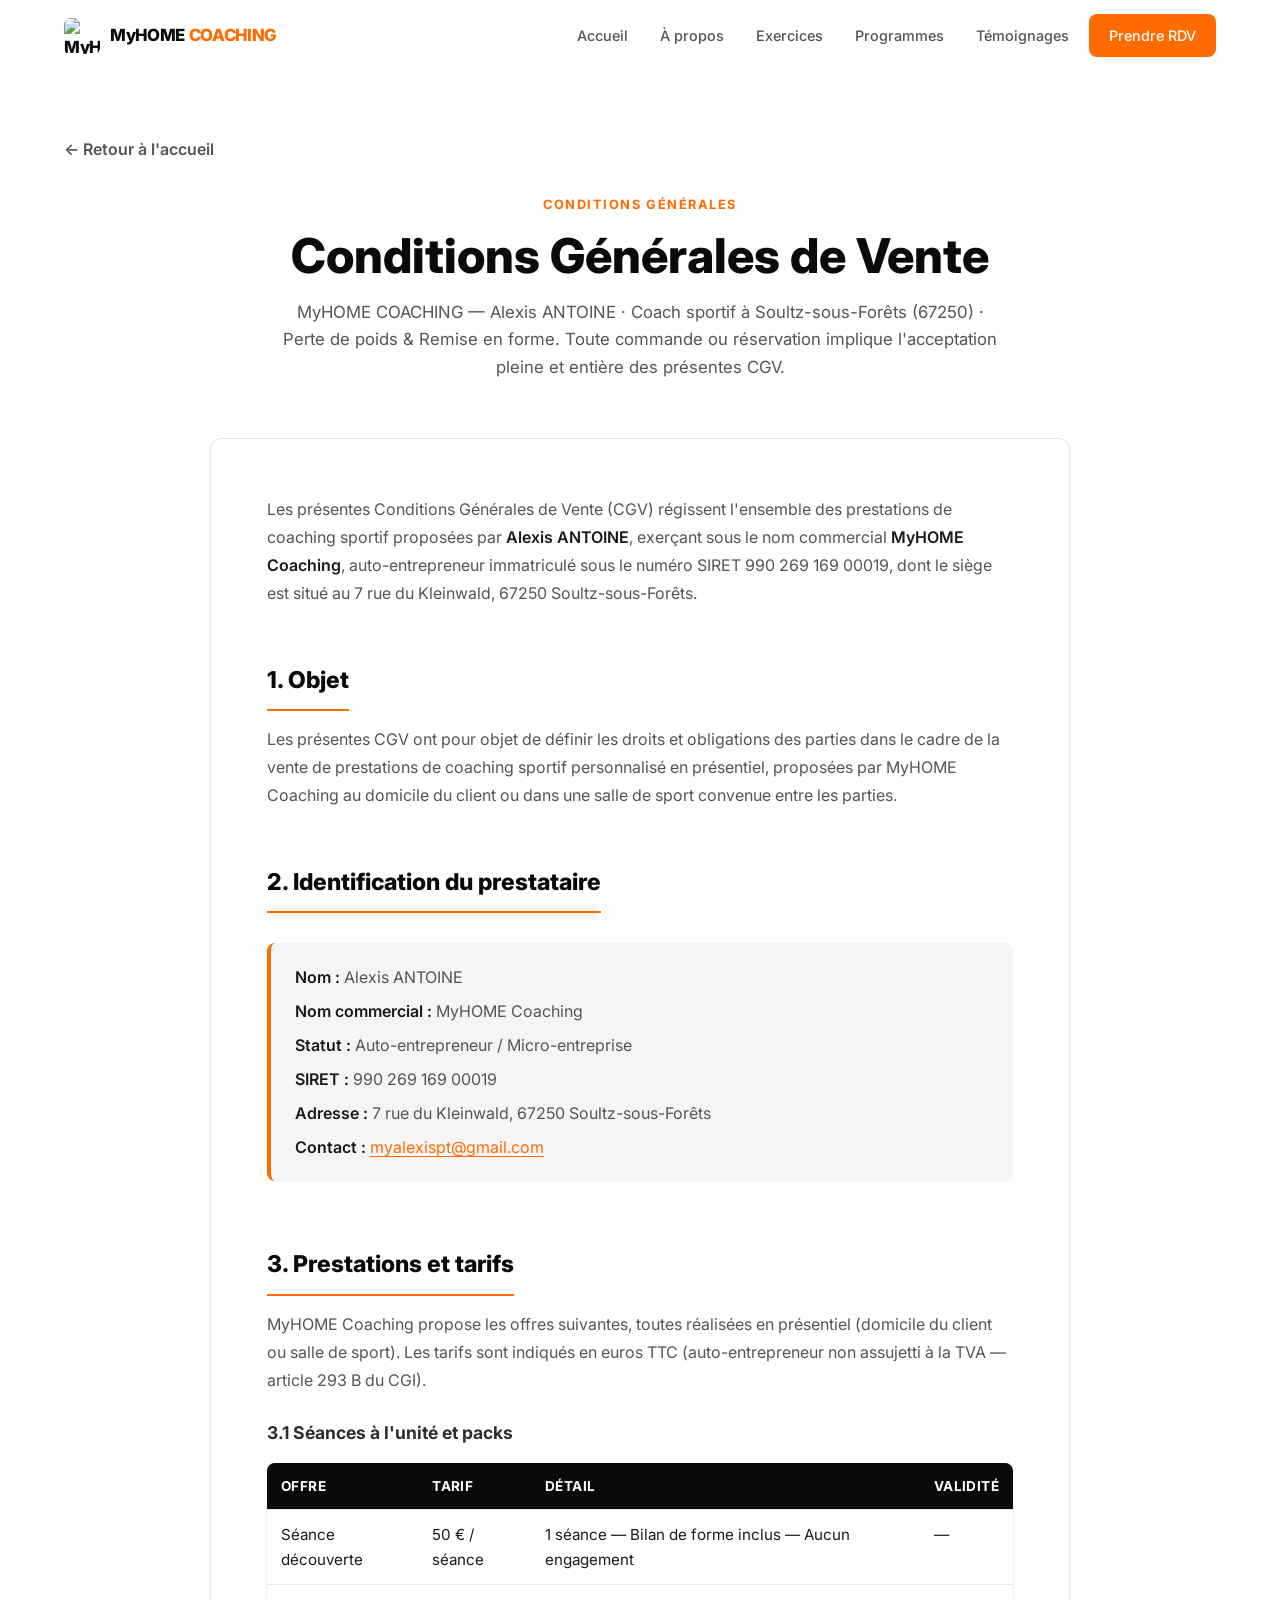
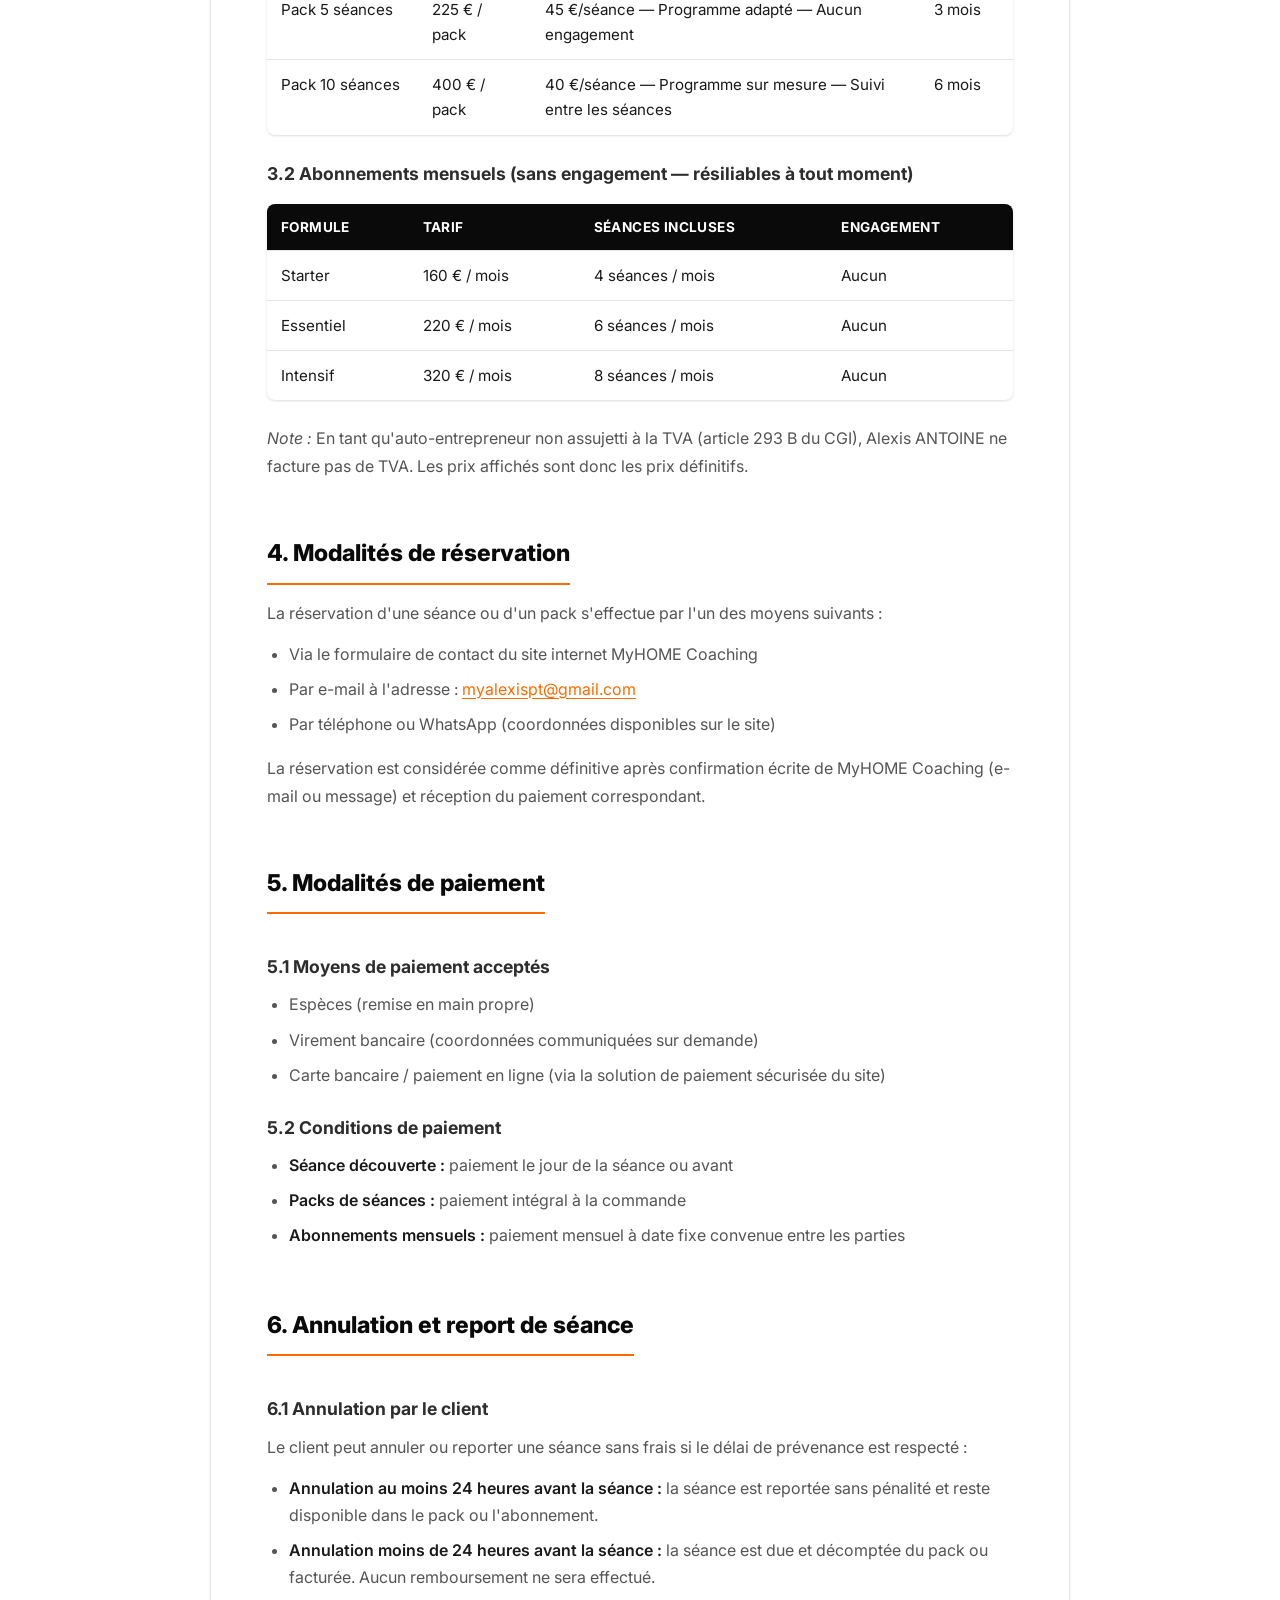
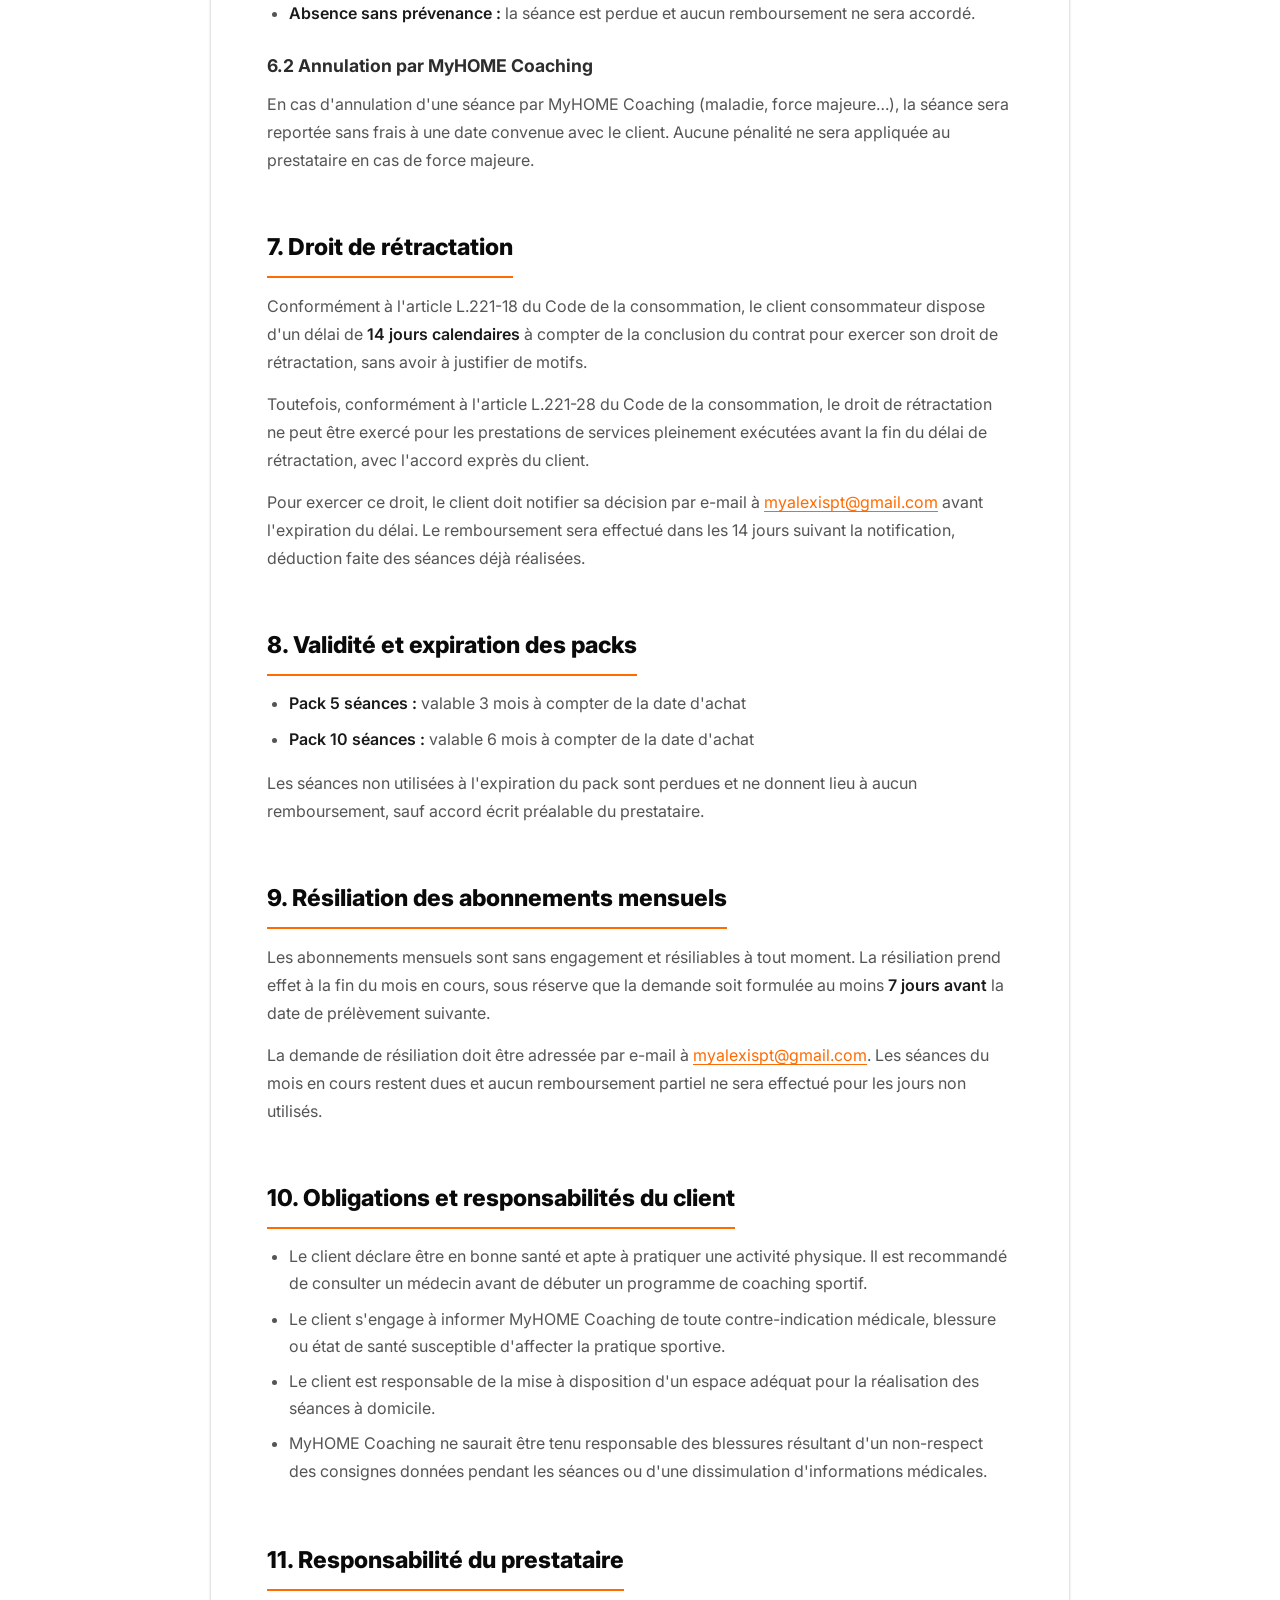
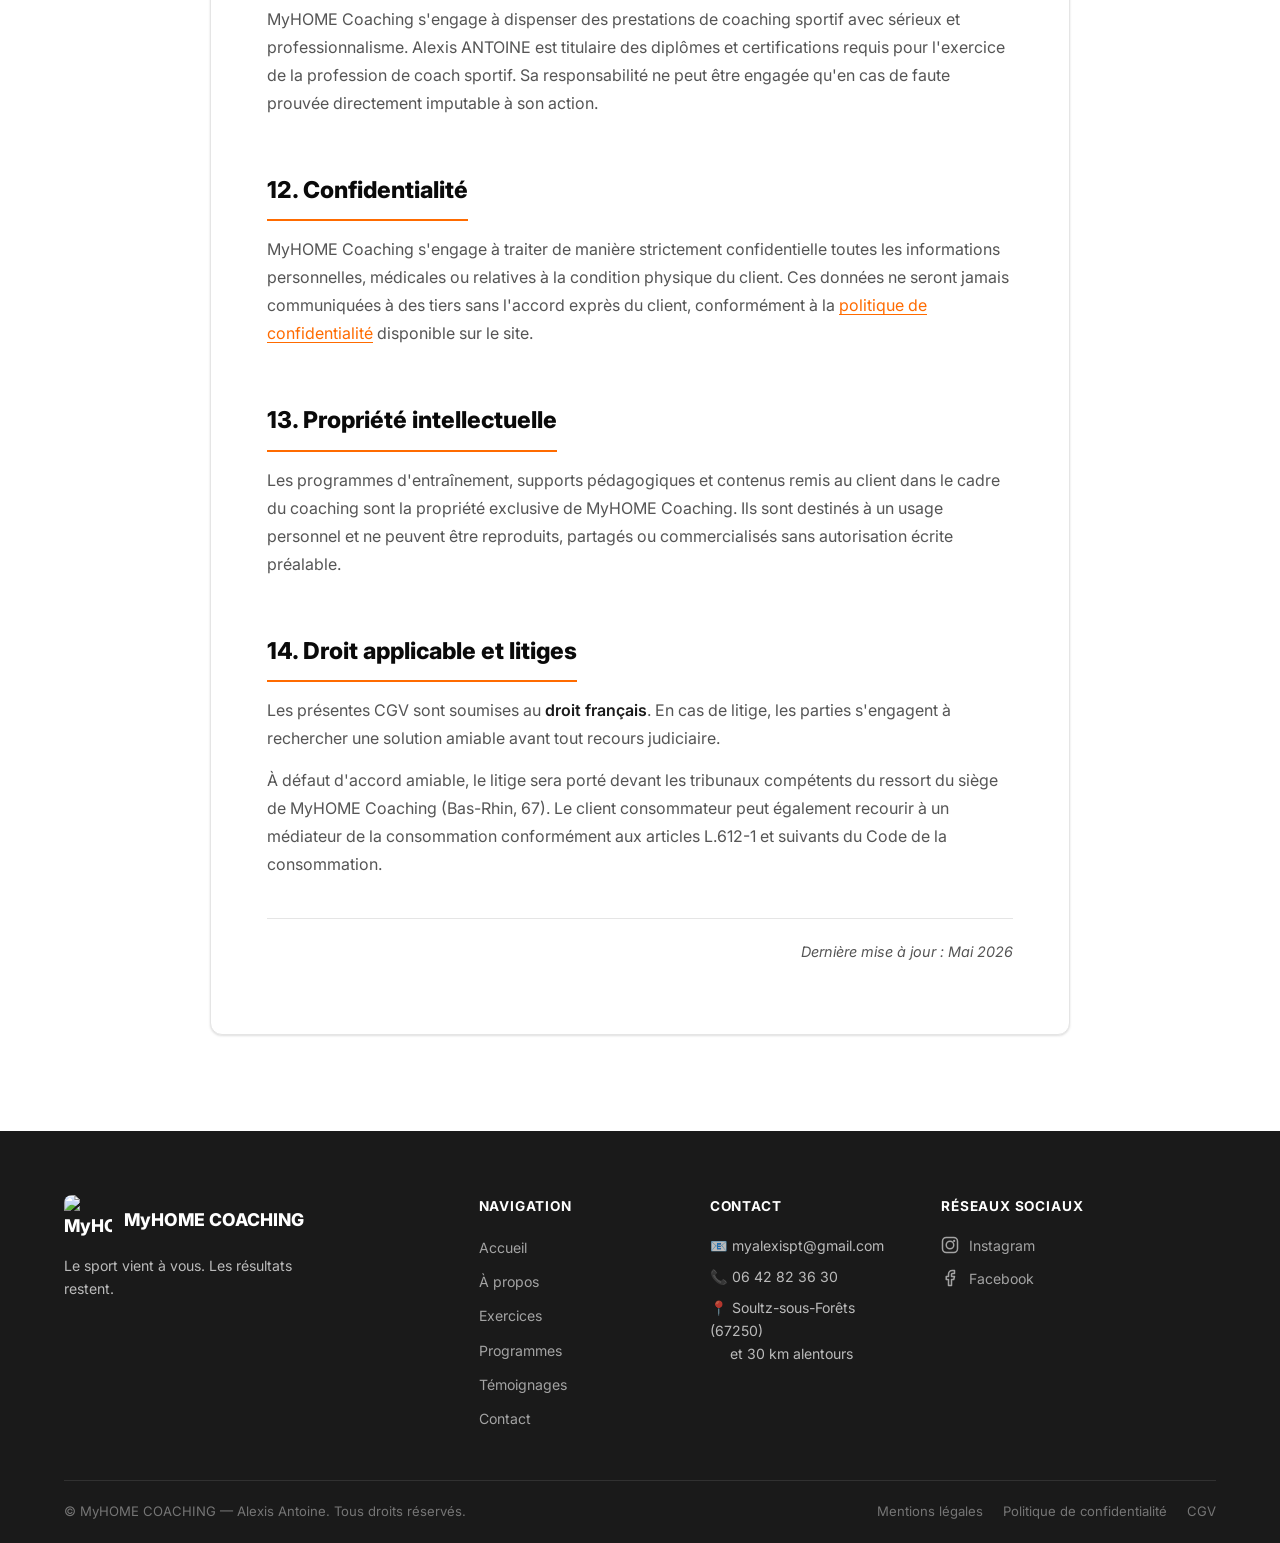
==== cgv.html @ 7562a8a8 "Add files via upload" ====
<!DOCTYPE html>
<html lang="fr">
<head>
  <meta charset="UTF-8" />
  <meta name="viewport" content="width=device-width, initial-scale=1.0" />
  <title>CGV — Conditions Générales de Vente | MyHOME COACHING</title>
  <meta name="description" content="Conditions Générales de Vente (CGV) MyHOME COACHING — coach sportif à domicile à Soultz-sous-Forêts. Tarifs, réservation, paiement, annulation, rétractation." />
  <meta name="robots" content="index, follow" />
  <link rel="canonical" href="https://www.myhomecoaching.fr/cgv.html" />

  <!-- Google Fonts -->
  <link rel="preconnect" href="https://fonts.googleapis.com" />
  <link rel="preconnect" href="https://fonts.gstatic.com" crossorigin />
  <link href="https://fonts.googleapis.com/css2?family=Inter:wght@300;400;500;600;700;800;900&display=swap" rel="stylesheet" />

  <link rel="stylesheet" href="style.css" />
</head>
<body>

  <!-- ============================================================
       NAVIGATION
  ============================================================ -->
  <header class="navbar" id="navbar">
    <div class="nav-container">
      <a href="index.html#accueil" class="nav-logo">
        <img src="images/logo.png" alt="MyHOME COACHING" class="nav-logo-img" />
        <span class="nav-logo-text">MyHOME <span class="accent">COACHING</span></span>
      </a>

      <nav class="nav-links" id="nav-links" aria-label="Navigation principale">
        <a href="index.html#accueil">Accueil</a>
        <a href="index.html#apropos">À propos</a>
        <a href="index.html#exercices">Exercices</a>
        <a href="index.html#programmes">Programmes</a>
        <a href="index.html#temoignages">Témoignages</a>
        <a href="index.html#contact" class="nav-cta">Prendre RDV</a>
      </nav>

      <button class="hamburger" id="hamburger" aria-label="Ouvrir le menu" aria-expanded="false">
        <span></span><span></span><span></span>
      </button>
    </div>
  </header>

  <!-- ============================================================
       PAGE — CGV
  ============================================================ -->
  <main class="legal-page">
    <div class="container">

      <a href="index.html" class="legal-back">← Retour à l'accueil</a>

      <div class="legal-hero">
        <span class="section-eyebrow">Conditions générales</span>
        <h1>Conditions Générales de Vente</h1>
        <p>MyHOME COACHING — Alexis ANTOINE · Coach sportif à Soultz-sous-Forêts (67250) · Perte de poids &amp; Remise en forme. Toute commande ou réservation implique l'acceptation pleine et entière des présentes CGV.</p>
      </div>

      <article class="legal-content">

        <p>Les présentes Conditions Générales de Vente (CGV) régissent l'ensemble des prestations de coaching sportif proposées par <strong>Alexis ANTOINE</strong>, exerçant sous le nom commercial <strong>MyHOME Coaching</strong>, auto-entrepreneur immatriculé sous le numéro SIRET 990 269 169 00019, dont le siège est situé au 7 rue du Kleinwald, 67250 Soultz-sous-Forêts.</p>

        <h2>1. Objet</h2>
        <p>Les présentes CGV ont pour objet de définir les droits et obligations des parties dans le cadre de la vente de prestations de coaching sportif personnalisé en présentiel, proposées par MyHOME Coaching au domicile du client ou dans une salle de sport convenue entre les parties.</p>

        <h2>2. Identification du prestataire</h2>
        <div class="legal-info-card">
          <p><strong>Nom :</strong> Alexis ANTOINE</p>
          <p><strong>Nom commercial :</strong> MyHOME Coaching</p>
          <p><strong>Statut :</strong> Auto-entrepreneur / Micro-entreprise</p>
          <p><strong>SIRET :</strong> 990 269 169 00019</p>
          <p><strong>Adresse :</strong> 7 rue du Kleinwald, 67250 Soultz-sous-Forêts</p>
          <p><strong>Contact :</strong> <a href="mailto:myalexispt@gmail.com">myalexispt@gmail.com</a></p>
        </div>

        <h2>3. Prestations et tarifs</h2>
        <p>MyHOME Coaching propose les offres suivantes, toutes réalisées en présentiel (domicile du client ou salle de sport). Les tarifs sont indiqués en euros TTC (auto-entrepreneur non assujetti à la TVA — article 293 B du CGI).</p>

        <h3>3.1 Séances à l'unité et packs</h3>
        <table class="legal-table">
          <thead>
            <tr>
              <th>Offre</th>
              <th>Tarif</th>
              <th>Détail</th>
              <th>Validité</th>
            </tr>
          </thead>
          <tbody>
            <tr>
              <td>Séance découverte</td>
              <td>50 € / séance</td>
              <td>1 séance — Bilan de forme inclus — Aucun engagement</td>
              <td>—</td>
            </tr>
            <tr>
              <td>Pack 5 séances</td>
              <td>225 € / pack</td>
              <td>45 €/séance — Programme adapté — Aucun engagement</td>
              <td>3 mois</td>
            </tr>
            <tr>
              <td>Pack 10 séances</td>
              <td>400 € / pack</td>
              <td>40 €/séance — Programme sur mesure — Suivi entre les séances</td>
              <td>6 mois</td>
            </tr>
          </tbody>
        </table>

        <h3>3.2 Abonnements mensuels (sans engagement — résiliables à tout moment)</h3>
        <table class="legal-table">
          <thead>
            <tr>
              <th>Formule</th>
              <th>Tarif</th>
              <th>Séances incluses</th>
              <th>Engagement</th>
            </tr>
          </thead>
          <tbody>
            <tr>
              <td>Starter</td>
              <td>160 € / mois</td>
              <td>4 séances / mois</td>
              <td>Aucun</td>
            </tr>
            <tr>
              <td>Essentiel</td>
              <td>220 € / mois</td>
              <td>6 séances / mois</td>
              <td>Aucun</td>
            </tr>
            <tr>
              <td>Intensif</td>
              <td>320 € / mois</td>
              <td>8 séances / mois</td>
              <td>Aucun</td>
            </tr>
          </tbody>
        </table>

        <p><em>Note :</em> En tant qu'auto-entrepreneur non assujetti à la TVA (article 293 B du CGI), Alexis ANTOINE ne facture pas de TVA. Les prix affichés sont donc les prix définitifs.</p>

        <h2>4. Modalités de réservation</h2>
        <p>La réservation d'une séance ou d'un pack s'effectue par l'un des moyens suivants :</p>
        <ul>
          <li>Via le formulaire de contact du site internet MyHOME Coaching</li>
          <li>Par e-mail à l'adresse : <a href="mailto:myalexispt@gmail.com">myalexispt@gmail.com</a></li>
          <li>Par téléphone ou WhatsApp (coordonnées disponibles sur le site)</li>
        </ul>
        <p>La réservation est considérée comme définitive après confirmation écrite de MyHOME Coaching (e-mail ou message) et réception du paiement correspondant.</p>

        <h2>5. Modalités de paiement</h2>

        <h3>5.1 Moyens de paiement acceptés</h3>
        <ul>
          <li>Espèces (remise en main propre)</li>
          <li>Virement bancaire (coordonnées communiquées sur demande)</li>
          <li>Carte bancaire / paiement en ligne (via la solution de paiement sécurisée du site)</li>
        </ul>

        <h3>5.2 Conditions de paiement</h3>
        <ul>
          <li><strong>Séance découverte :</strong> paiement le jour de la séance ou avant</li>
          <li><strong>Packs de séances :</strong> paiement intégral à la commande</li>
          <li><strong>Abonnements mensuels :</strong> paiement mensuel à date fixe convenue entre les parties</li>
        </ul>

        <h2>6. Annulation et report de séance</h2>

        <h3>6.1 Annulation par le client</h3>
        <p>Le client peut annuler ou reporter une séance sans frais si le délai de prévenance est respecté :</p>
        <ul>
          <li><strong>Annulation au moins 24 heures avant la séance :</strong> la séance est reportée sans pénalité et reste disponible dans le pack ou l'abonnement.</li>
          <li><strong>Annulation moins de 24 heures avant la séance :</strong> la séance est due et décomptée du pack ou facturée. Aucun remboursement ne sera effectué.</li>
          <li><strong>Absence sans prévenance :</strong> la séance est perdue et aucun remboursement ne sera accordé.</li>
        </ul>

        <h3>6.2 Annulation par MyHOME Coaching</h3>
        <p>En cas d'annulation d'une séance par MyHOME Coaching (maladie, force majeure…), la séance sera reportée sans frais à une date convenue avec le client. Aucune pénalité ne sera appliquée au prestataire en cas de force majeure.</p>

        <h2>7. Droit de rétractation</h2>
        <p>Conformément à l'article L.221-18 du Code de la consommation, le client consommateur dispose d'un délai de <strong>14 jours calendaires</strong> à compter de la conclusion du contrat pour exercer son droit de rétractation, sans avoir à justifier de motifs.</p>
        <p>Toutefois, conformément à l'article L.221-28 du Code de la consommation, le droit de rétractation ne peut être exercé pour les prestations de services pleinement exécutées avant la fin du délai de rétractation, avec l'accord exprès du client.</p>
        <p>Pour exercer ce droit, le client doit notifier sa décision par e-mail à <a href="mailto:myalexispt@gmail.com">myalexispt@gmail.com</a> avant l'expiration du délai. Le remboursement sera effectué dans les 14 jours suivant la notification, déduction faite des séances déjà réalisées.</p>

        <h2>8. Validité et expiration des packs</h2>
        <ul>
          <li><strong>Pack 5 séances :</strong> valable 3 mois à compter de la date d'achat</li>
          <li><strong>Pack 10 séances :</strong> valable 6 mois à compter de la date d'achat</li>
        </ul>
        <p>Les séances non utilisées à l'expiration du pack sont perdues et ne donnent lieu à aucun remboursement, sauf accord écrit préalable du prestataire.</p>

        <h2>9. Résiliation des abonnements mensuels</h2>
        <p>Les abonnements mensuels sont sans engagement et résiliables à tout moment. La résiliation prend effet à la fin du mois en cours, sous réserve que la demande soit formulée au moins <strong>7 jours avant</strong> la date de prélèvement suivante.</p>
        <p>La demande de résiliation doit être adressée par e-mail à <a href="mailto:myalexispt@gmail.com">myalexispt@gmail.com</a>. Les séances du mois en cours restent dues et aucun remboursement partiel ne sera effectué pour les jours non utilisés.</p>

        <h2>10. Obligations et responsabilités du client</h2>
        <ul>
          <li>Le client déclare être en bonne santé et apte à pratiquer une activité physique. Il est recommandé de consulter un médecin avant de débuter un programme de coaching sportif.</li>
          <li>Le client s'engage à informer MyHOME Coaching de toute contre-indication médicale, blessure ou état de santé susceptible d'affecter la pratique sportive.</li>
          <li>Le client est responsable de la mise à disposition d'un espace adéquat pour la réalisation des séances à domicile.</li>
          <li>MyHOME Coaching ne saurait être tenu responsable des blessures résultant d'un non-respect des consignes données pendant les séances ou d'une dissimulation d'informations médicales.</li>
        </ul>

        <h2>11. Responsabilité du prestataire</h2>
        <p>MyHOME Coaching s'engage à dispenser des prestations de coaching sportif avec sérieux et professionnalisme. Alexis ANTOINE est titulaire des diplômes et certifications requis pour l'exercice de la profession de coach sportif. Sa responsabilité ne peut être engagée qu'en cas de faute prouvée directement imputable à son action.</p>

        <h2>12. Confidentialité</h2>
        <p>MyHOME Coaching s'engage à traiter de manière strictement confidentielle toutes les informations personnelles, médicales ou relatives à la condition physique du client. Ces données ne seront jamais communiquées à des tiers sans l'accord exprès du client, conformément à la <a href="politique-confidentialite.html">politique de confidentialité</a> disponible sur le site.</p>

        <h2>13. Propriété intellectuelle</h2>
        <p>Les programmes d'entraînement, supports pédagogiques et contenus remis au client dans le cadre du coaching sont la propriété exclusive de MyHOME Coaching. Ils sont destinés à un usage personnel et ne peuvent être reproduits, partagés ou commercialisés sans autorisation écrite préalable.</p>

        <h2>14. Droit applicable et litiges</h2>
        <p>Les présentes CGV sont soumises au <strong>droit français</strong>. En cas de litige, les parties s'engagent à rechercher une solution amiable avant tout recours judiciaire.</p>
        <p>À défaut d'accord amiable, le litige sera porté devant les tribunaux compétents du ressort du siège de MyHOME Coaching (Bas-Rhin, 67). Le client consommateur peut également recourir à un médiateur de la consommation conformément aux articles L.612-1 et suivants du Code de la consommation.</p>

        <p class="legal-update">Dernière mise à jour : Mai 2026</p>
      </article>

    </div>
  </main>

  <!-- ============================================================
       FOOTER
  ============================================================ -->
  <footer class="footer">
    <div class="container">
      <div class="footer-grid">
        <div class="footer-brand">
          <a href="index.html#accueil" class="footer-logo">
            <img src="images/logo.png" alt="MyHOME COACHING" class="footer-logo-img" />
            <span>MyHOME COACHING</span>
          </a>
          <p class="footer-tagline">Le sport vient à vous. Les résultats restent.</p>
        </div>
        <div class="footer-nav">
          <h4>Navigation</h4>
          <ul>
            <li><a href="index.html#accueil">Accueil</a></li>
            <li><a href="index.html#apropos">À propos</a></li>
            <li><a href="index.html#exercices">Exercices</a></li>
            <li><a href="index.html#programmes">Programmes</a></li>
            <li><a href="index.html#temoignages">Témoignages</a></li>
            <li><a href="index.html#contact">Contact</a></li>
          </ul>
        </div>
        <div class="footer-contact">
          <h4>Contact</h4>
          <p>📧 <a href="mailto:myalexispt@gmail.com">myalexispt@gmail.com</a></p>
          <p>📞 <a href="tel:+33642823630">06 42 82 36 30</a></p>
          <p>📍 Soultz-sous-Forêts (67250)<br />&nbsp;&nbsp;&nbsp;&nbsp;&nbsp;et 30 km alentours</p>
        </div>
        <div class="footer-social">
          <h4>Réseaux sociaux</h4>
          <div class="social-links">
            <a href="https://www.instagram.com/myhome_coaching?igsh=eGxvMTZrdWF5cHM1" class="social-link" aria-label="Instagram" target="_blank" rel="noopener noreferrer">
              <svg viewBox="0 0 24 24" fill="none" xmlns="http://www.w3.org/2000/svg" aria-hidden="true">
                <rect x="2" y="2" width="20" height="20" rx="5" stroke="currentColor" stroke-width="2"/>
                <circle cx="12" cy="12" r="5" stroke="currentColor" stroke-width="2"/>
                <circle cx="17.5" cy="6.5" r="1.5" fill="currentColor"/>
              </svg>
              Instagram
            </a>
            <a href="https://www.facebook.com/profile.php?id=61586638469143" class="social-link" aria-label="Facebook" target="_blank" rel="noopener noreferrer">
              <svg viewBox="0 0 24 24" fill="none" xmlns="http://www.w3.org/2000/svg" aria-hidden="true">
                <path d="M18 2h-3a5 5 0 0 0-5 5v3H7v4h3v8h4v-8h3l1-4h-4V7a1 1 0 0 1 1-1h3z" stroke="currentColor" stroke-width="2" stroke-linecap="round" stroke-linejoin="round"/>
              </svg>
              Facebook
            </a>
          </div>
        </div>
      </div>

      <div class="footer-bottom">
        <p>&copy; <span id="current-year"></span> MyHOME COACHING — Alexis Antoine. Tous droits réservés.</p>
        <div class="footer-legal">
          <a href="mentions-legales.html">Mentions légales</a>
          <a href="politique-confidentialite.html">Politique de confidentialité</a>
          <a href="cgv.html">CGV</a>
        </div>
      </div>
    </div>
  </footer>

  <script src="script.js"></script>
</body>
</html>
---- style.css ----
/* ============================================================
   RESET & BASE
============================================================ */
*, *::before, *::after {
  box-sizing: border-box;
  margin: 0;
  padding: 0;
}

:root {
  --orange:       #FF6B00;
  --orange-light: #FF8C35;
  --orange-dark:  #E05A00;
  --black:        #0A0A0A;
  --dark:         #1A1A1A;
  --gray-800:     #2D2D2D;
  --gray-600:     #555555;
  --gray-400:     #888888;
  --gray-200:     #E5E5E5;
  --gray-100:     #F5F5F5;
  --white:        #FFFFFF;
  --green:        #1A7F4B;
  --green-light:  #ECFDF5;
  --green-border: #6EE7B7;

  --font:         'Inter', sans-serif;
  --nav-height:   72px;
  --radius:       12px;
  --radius-sm:    8px;
  --shadow-sm:    0 1px 3px rgba(0,0,0,.08), 0 1px 2px rgba(0,0,0,.06);
  --shadow-md:    0 4px 16px rgba(0,0,0,.10);
  --shadow-lg:    0 8px 32px rgba(0,0,0,.14);
  --transition:   .25s ease;
}

html {
  scroll-behavior: smooth;
  -webkit-text-size-adjust: 100%;
}

body {
  font-family: var(--font);
  font-size: 16px;
  line-height: 1.65;
  color: var(--dark);
  background: var(--white);
  overflow-x: hidden;
}

img {
  display: block;
  max-width: 100%;
  height: auto;
}

a {
  color: inherit;
  text-decoration: none;
}

ul { list-style: none; }

/* ============================================================
   UTILITIES
============================================================ */
.container {
  width: 100%;
  max-width: 1200px;
  margin: 0 auto;
  padding: 0 24px;
}

.section {
  padding: 96px 0;
}

.bg-light {
  background: var(--gray-100);
}

.accent {
  color: var(--orange);
}

.section-eyebrow {
  font-size: .8rem;
  font-weight: 700;
  letter-spacing: .12em;
  text-transform: uppercase;
  color: var(--orange);
  margin-bottom: 12px;
}

.section-title {
  font-size: clamp(1.75rem, 3vw, 2.5rem);
  font-weight: 800;
  line-height: 1.2;
  color: var(--black);
  margin-bottom: 16px;
}

.section-subtitle {
  font-size: 1.05rem;
  color: var(--gray-600);
  max-width: 560px;
}

.section-header {
  text-align: center;
  margin-bottom: 60px;
}

.section-header .section-subtitle {
  margin: 0 auto;
}

/* ============================================================
   BUTTONS
============================================================ */
.btn {
  display: inline-flex;
  align-items: center;
  justify-content: center;
  gap: 8px;
  padding: 14px 28px;
  font-family: var(--font);
  font-size: .95rem;
  font-weight: 600;
  border-radius: var(--radius-sm);
  border: 2px solid transparent;
  cursor: pointer;
  transition: all var(--transition);
  white-space: nowrap;
  text-decoration: none;
}

.btn-primary {
  background: var(--orange);
  color: var(--white);
  border-color: var(--orange);
}
.btn-primary:hover, .btn-primary:focus-visible {
  background: var(--orange-dark);
  border-color: var(--orange-dark);
  transform: translateY(-1px);
  box-shadow: 0 4px 16px rgba(255,107,0,.35);
}

.btn-outline {
  background: transparent;
  color: var(--dark);
  border-color: var(--gray-200);
}
.btn-outline:hover, .btn-outline:focus-visible {
  border-color: var(--orange);
  color: var(--orange);
  transform: translateY(-1px);
}

.btn-full {
  width: 100%;
}

/* ============================================================
   FADE-IN ANIMATION
============================================================ */
.fade-in {
  opacity: 0;
  transform: translateY(24px);
  transition: opacity .6s ease, transform .6s ease;
}
.fade-in.visible {
  opacity: 1;
  transform: translateY(0);
}

/* ============================================================
   NAVBAR
============================================================ */
.navbar {
  position: fixed;
  top: 0;
  left: 0;
  right: 0;
  z-index: 1000;
  height: var(--nav-height);
  background: rgba(255,255,255,.95);
  backdrop-filter: blur(12px);
  -webkit-backdrop-filter: blur(12px);
  border-bottom: 1px solid transparent;
  transition: border-color var(--transition), box-shadow var(--transition);
}
.navbar.scrolled {
  border-color: var(--gray-200);
  box-shadow: var(--shadow-sm);
}

.nav-container {
  max-width: 1200px;
  margin: 0 auto;
  padding: 0 24px;
  height: 100%;
  display: flex;
  align-items: center;
  justify-content: space-between;
}

.nav-logo {
  display: flex;
  align-items: center;
  gap: 10px;
  font-size: 1.05rem;
  font-weight: 800;
  color: var(--black);
  letter-spacing: -.02em;
  text-decoration: none;
}
.nav-logo-img {
  height: 36px;
  width: 36px;
  object-fit: contain;
  border-radius: 6px;
}
.nav-logo-text { line-height: 1.1; }
.logo-icon { font-size: 1.3rem; }

.nav-links {
  display: flex;
  align-items: center;
  gap: 8px;
}
.nav-links a {
  font-size: .9rem;
  font-weight: 500;
  color: var(--gray-600);
  padding: 8px 12px;
  border-radius: var(--radius-sm);
  transition: color var(--transition), background var(--transition);
}
.nav-links a:hover {
  color: var(--black);
  background: var(--gray-100);
}
.nav-links .nav-cta {
  background: var(--orange);
  color: var(--white);
  padding: 10px 20px;
  border-radius: var(--radius-sm);
}
.nav-links .nav-cta:hover {
  background: var(--orange-dark);
  color: var(--white);
}

.hamburger {
  display: none;
  flex-direction: column;
  justify-content: center;
  gap: 5px;
  width: 40px;
  height: 40px;
  padding: 8px;
  background: none;
  border: none;
  cursor: pointer;
  border-radius: var(--radius-sm);
}
.hamburger span {
  display: block;
  width: 22px;
  height: 2px;
  background: var(--dark);
  border-radius: 2px;
  transition: all var(--transition);
  transform-origin: center;
}
.hamburger.open span:nth-child(1) { transform: translateY(7px) rotate(45deg); }
.hamburger.open span:nth-child(2) { opacity: 0; transform: scaleX(0); }
.hamburger.open span:nth-child(3) { transform: translateY(-7px) rotate(-45deg); }

/* ============================================================
   HERO
============================================================ */
.hero {
  position: relative;
  min-height: 100vh;
  display: flex;
  align-items: center;
  justify-content: center;
  overflow: hidden;
  padding-top: var(--nav-height);
}

.hero-bg {
  position: absolute;
  inset: 0;
  z-index: 0;
}
.hero-img {
  width: 100%;
  height: 100%;
  object-fit: cover;
  object-position: center;
}
.hero-overlay {
  position: absolute;
  inset: 0;
  background: linear-gradient(
    135deg,
    rgba(0,0,0,.75) 0%,
    rgba(0,0,0,.45) 60%,
    rgba(255,107,0,.15) 100%
  );
}

.hero-content {
  position: relative;
  z-index: 1;
  text-align: center;
  padding: 40px 24px;
  max-width: 800px;
}
.hero-eyebrow {
  display: inline-block;
  font-size: .8rem;
  font-weight: 700;
  letter-spacing: .15em;
  text-transform: uppercase;
  color: var(--orange-light);
  margin-bottom: 20px;
}
.hero-title {
  font-size: clamp(2.4rem, 6vw, 4.5rem);
  font-weight: 900;
  line-height: 1.1;
  color: var(--white);
  margin-bottom: 20px;
  letter-spacing: -.03em;
}
.hero-subtitle {
  font-size: clamp(1rem, 2vw, 1.2rem);
  color: rgba(255,255,255,.85);
  margin-bottom: 40px;
  max-width: 520px;
  margin-left: auto;
  margin-right: auto;
}
.hero-buttons {
  display: flex;
  gap: 16px;
  justify-content: center;
  flex-wrap: wrap;
}
.hero-buttons .btn-outline {
  color: var(--white);
  border-color: rgba(255,255,255,.5);
}
.hero-buttons .btn-outline:hover {
  border-color: var(--orange);
  color: var(--orange);
}

.hero-scroll-indicator {
  position: absolute;
  bottom: 32px;
  left: 50%;
  transform: translateX(-50%);
  z-index: 1;
}
.hero-scroll-indicator span {
  display: block;
  width: 24px;
  height: 40px;
  border: 2px solid rgba(255,255,255,.4);
  border-radius: 12px;
  position: relative;
}
.hero-scroll-indicator span::after {
  content: '';
  position: absolute;
  top: 6px;
  left: 50%;
  transform: translateX(-50%);
  width: 4px;
  height: 8px;
  background: rgba(255,255,255,.6);
  border-radius: 2px;
  animation: scroll-dot 2s infinite;
}
@keyframes scroll-dot {
  0%   { opacity: 1; transform: translateX(-50%) translateY(0); }
  100% { opacity: 0; transform: translateX(-50%) translateY(12px); }
}

/* ============================================================
   À PROPOS
============================================================ */
.apropos-grid {
  display: grid;
  grid-template-columns: 1fr 1fr;
  gap: 64px;
  align-items: center;
  margin-bottom: 64px;
}

.image-frame {
  position: relative;
  border-radius: var(--radius);
  overflow: visible;
}
.image-frame img {
  width: 100%;
  height: 500px;
  object-fit: cover;
  object-position: center top;
  border-radius: var(--radius);
  box-shadow: var(--shadow-lg);
}
.image-frame::before {
  content: '';
  position: absolute;
  inset: -12px -12px 12px 12px;
  border: 3px solid var(--orange);
  border-radius: var(--radius);
  z-index: -1;
  opacity: .4;
}

.image-badge {
  position: absolute;
  bottom: -16px;
  right: -16px;
  background: var(--orange);
  color: var(--white);
  padding: 12px 20px;
  border-radius: var(--radius-sm);
  font-size: .85rem;
  font-weight: 700;
  display: flex;
  align-items: center;
  gap: 8px;
  box-shadow: var(--shadow-md);
}
.badge-icon { font-size: 1rem; }

.apropos-content .section-eyebrow { display: block; }
.apropos-text {
  color: var(--gray-600);
  margin-bottom: 20px;
  font-size: 1rem;
}
.apropos-content .btn { margin-top: 8px; }

.stats-grid {
  display: grid;
  grid-template-columns: repeat(3, 1fr);
  gap: 24px;
}
.stat-card {
  text-align: center;
  padding: 36px 24px;
  background: var(--gray-100);
  border-radius: var(--radius);
  border: 1px solid var(--gray-200);
  transition: transform var(--transition), box-shadow var(--transition);
}
.stat-card:hover {
  transform: translateY(-4px);
  box-shadow: var(--shadow-md);
}
.stat-number {
  display: block;
  font-size: 2.5rem;
  font-weight: 900;
  color: var(--black);
  line-height: 1;
  margin-bottom: 8px;
  letter-spacing: -.03em;
}
.stat-label {
  font-size: .9rem;
  color: var(--gray-600);
  font-weight: 500;
}

/* ============================================================
   EXERCICES
============================================================ */
.exercices-grid {
  display: grid;
  grid-template-columns: repeat(3, 1fr);
  gap: 24px;
}

.exercise-card {
  background: var(--white);
  border: 1px solid var(--gray-200);
  border-radius: var(--radius);
  padding: 32px 24px;
  text-align: center;
  transition: all var(--transition);
  cursor: default;
}
.exercise-card:hover {
  border-color: var(--orange);
  box-shadow: 0 4px 24px rgba(255,107,0,.12);
  transform: translateY(-4px);
}

.exercise-icon {
  width: 64px;
  height: 64px;
  margin: 0 auto 20px;
  background: linear-gradient(135deg, rgba(255,107,0,.12), rgba(255,107,0,.04));
  border-radius: 16px;
  display: flex;
  align-items: center;
  justify-content: center;
  padding: 14px;
  color: var(--orange);
  transition: background var(--transition);
}
.exercise-card:hover .exercise-icon {
  background: linear-gradient(135deg, rgba(255,107,0,.2), rgba(255,107,0,.08));
}
.exercise-icon svg { width: 100%; height: 100%; }

.exercise-name {
  font-size: 1rem;
  font-weight: 700;
  color: var(--black);
  margin-bottom: 8px;
}
.exercise-desc {
  font-size: .88rem;
  color: var(--gray-600);
  line-height: 1.5;
}

/* ============================================================
   PROGRAMMES / PRICING
============================================================ */
.programmes .container { max-width: 1100px; }

/* Toggle crédit d'impôt */
.tax-toggle {
  display: flex;
  align-items: center;
  justify-content: center;
  gap: 16px;
  margin-bottom: 52px;
  flex-wrap: wrap;
}
.toggle-label {
  font-size: .9rem;
  font-weight: 500;
  color: var(--gray-600);
}

.switch {
  position: relative;
  display: inline-block;
  width: 52px;
  height: 28px;
}
.switch input { opacity: 0; width: 0; height: 0; }
.slider {
  position: absolute;
  cursor: pointer;
  inset: 0;
  background: var(--gray-200);
  border-radius: 28px;
  transition: background var(--transition);
}
.slider::before {
  content: '';
  position: absolute;
  width: 20px;
  height: 20px;
  left: 4px;
  bottom: 4px;
  background: var(--white);
  border-radius: 50%;
  transition: transform var(--transition);
  box-shadow: 0 1px 4px rgba(0,0,0,.2);
}
.switch input:checked + .slider { background: var(--orange); }
.switch input:checked + .slider::before { transform: translateX(24px); }
.switch input:focus-visible + .slider { outline: 2px solid var(--orange); outline-offset: 2px; }

/* Bloc tarifaire */
.pricing-block {
  margin-bottom: 52px;
}
.pricing-block-title {
  font-size: 1.2rem;
  font-weight: 700;
  color: var(--black);
  margin-bottom: 28px;
  display: flex;
  align-items: center;
  gap: 12px;
  flex-wrap: wrap;
}
.badge-no-commit {
  font-size: .75rem;
  font-weight: 600;
  background: rgba(255,107,0,.1);
  color: var(--orange);
  padding: 4px 10px;
  border-radius: 20px;
  letter-spacing: .02em;
}

.pricing-grid {
  display: grid;
  grid-template-columns: repeat(3, 1fr);
  gap: 24px;
  align-items: start;
}

.pricing-card {
  background: var(--white);
  border: 1px solid var(--gray-200);
  border-radius: var(--radius);
  padding: 32px 28px;
  position: relative;
  transition: box-shadow var(--transition), transform var(--transition);
}
.pricing-card:hover {
  box-shadow: var(--shadow-md);
  transform: translateY(-2px);
}
.pricing-card.featured {
  border-color: var(--orange);
  border-width: 2px;
  box-shadow: 0 4px 24px rgba(255,107,0,.15);
  transform: translateY(-6px);
}
.pricing-card.featured:hover {
  box-shadow: 0 8px 32px rgba(255,107,0,.22);
  transform: translateY(-8px);
}

.featured-badge {
  position: absolute;
  top: -14px;
  left: 50%;
  transform: translateX(-50%);
  background: var(--orange);
  color: var(--white);
  font-size: .75rem;
  font-weight: 700;
  padding: 4px 16px;
  border-radius: 20px;
  white-space: nowrap;
  letter-spacing: .03em;
}

.pricing-header { margin-bottom: 24px; }

.plan-name {
  font-size: 1.05rem;
  font-weight: 700;
  color: var(--black);
  margin-bottom: 12px;
}

.plan-price {
  display: flex;
  align-items: baseline;
  gap: 4px;
  margin-bottom: 6px;
}
.price-amount {
  font-size: 2.2rem;
  font-weight: 900;
  color: var(--black);
  letter-spacing: -.03em;
  transition: all var(--transition);
}
.price-per {
  font-size: .9rem;
  color: var(--gray-400);
  font-weight: 500;
}
.price-sub {
  font-size: .82rem;
  color: var(--gray-400);
  margin-bottom: 4px;
}
.price-tax-note {
  font-size: .82rem;
  color: var(--green);
  background: var(--green-light);
  border: 1px solid var(--green-border);
  border-radius: 6px;
  padding: 6px 10px;
  margin-top: 8px;
}

.plan-features {
  margin-bottom: 24px;
  display: flex;
  flex-direction: column;
  gap: 10px;
}
.plan-features li {
  display: flex;
  align-items: flex-start;
  gap: 10px;
  font-size: .9rem;
  color: var(--gray-600);
}
.feat-check {
  color: var(--orange);
  font-weight: 800;
  flex-shrink: 0;
  margin-top: 1px;
}
.feat-savings {
  display: inline-block;
  font-size: .82rem;
  font-weight: 600;
  color: var(--green);
  background: var(--green-light);
  padding: 3px 8px;
  border-radius: 6px;
  margin-top: 2px;
}

/* PayPal buttons */
.paypal-btn-container {
  min-height: 44px;
  border-radius: var(--radius-sm);
  overflow: hidden;
}
.paypal-fallback { margin-top: 0; }

/* Bandeau crédit d'impôt */
.tax-banner {
  display: flex;
  align-items: flex-start;
  gap: 16px;
  background: var(--green-light);
  border: 1px solid var(--green-border);
  border-radius: var(--radius);
  padding: 20px 24px;
  margin-top: 12px;
}
.tax-banner-icon {
  flex-shrink: 0;
  width: 36px;
  height: 36px;
  background: var(--green);
  color: var(--white);
  border-radius: 8px;
  display: flex;
  align-items: center;
  justify-content: center;
  padding: 8px;
}
.tax-banner-icon svg { width: 100%; height: 100%; }
.tax-banner-text {
  font-size: .9rem;
  color: var(--green);
  line-height: 1.6;
}
.tax-banner-text a {
  color: var(--green);
  font-weight: 600;
  text-decoration: underline;
  text-underline-offset: 2px;
}

/* ============================================================
   TÉMOIGNAGES
============================================================ */
.temoignages-grid {
  display: grid;
  grid-template-columns: repeat(3, 1fr);
  gap: 24px;
}

.temoignage-card {
  background: var(--white);
  border: 1px solid var(--gray-200);
  border-radius: var(--radius);
  padding: 32px 28px;
  transition: box-shadow var(--transition), transform var(--transition);
}
.temoignage-card:hover {
  box-shadow: var(--shadow-md);
  transform: translateY(-3px);
}

.temoignage-stars {
  display: flex;
  gap: 2px;
  margin-bottom: 16px;
}
.temoignage-stars span {
  color: var(--orange);
  font-size: 1.1rem;
}

.temoignage-text {
  font-size: .95rem;
  color: var(--gray-600);
  line-height: 1.7;
  font-style: italic;
  margin-bottom: 24px;
}

.temoignage-author {
  display: flex;
  align-items: center;
  gap: 14px;
  padding-top: 20px;
  border-top: 1px solid var(--gray-200);
}
.author-avatar {
  width: 48px;
  height: 48px;
  border-radius: 50%;
  overflow: hidden;
  flex-shrink: 0;
  background: var(--gray-200);
}
.author-avatar img {
  width: 100%;
  height: 100%;
  object-fit: cover;
}
.author-info {
  display: flex;
  flex-direction: column;
  gap: 2px;
}
.author-name {
  font-weight: 700;
  font-size: .9rem;
  color: var(--black);
}
.author-detail {
  font-size: .78rem;
  color: var(--orange);
  font-weight: 500;
}

/* ============================================================
   CONTACT / FORMULAIRE
============================================================ */
.contact-wrapper {
  max-width: 720px;
  margin: 0 auto;
}

.contact-form {
  display: flex;
  flex-direction: column;
  gap: 20px;
}

.form-row {
  display: grid;
  grid-template-columns: 1fr 1fr;
  gap: 20px;
}

.form-group {
  display: flex;
  flex-direction: column;
  gap: 6px;
}

.form-group label {
  font-size: .85rem;
  font-weight: 600;
  color: var(--dark);
}
.required { color: var(--orange); }

.form-group input,
.form-group select,
.form-group textarea {
  font-family: var(--font);
  font-size: .95rem;
  color: var(--dark);
  background: var(--white);
  border: 1.5px solid var(--gray-200);
  border-radius: var(--radius-sm);
  padding: 12px 16px;
  outline: none;
  transition: border-color var(--transition), box-shadow var(--transition);
  appearance: none;
  -webkit-appearance: none;
}
.form-group select {
  background-image: url("data:image/svg+xml,%3Csvg xmlns='http://www.w3.org/2000/svg' width='12' height='8' viewBox='0 0 12 8'%3E%3Cpath d='M1 1l5 5 5-5' stroke='%23888' stroke-width='1.5' fill='none' stroke-linecap='round'/%3E%3C/svg%3E");
  background-repeat: no-repeat;
  background-position: right 14px center;
  padding-right: 40px;
}
.form-group input:focus,
.form-group select:focus,
.form-group textarea:focus {
  border-color: var(--orange);
  box-shadow: 0 0 0 3px rgba(255,107,0,.1);
}
.form-group input.error,
.form-group select.error,
.form-group textarea.error {
  border-color: #E53E3E;
  box-shadow: 0 0 0 3px rgba(229,62,62,.1);
}
.form-group textarea { resize: vertical; min-height: 120px; }

.field-error {
  font-size: .78rem;
  color: #E53E3E;
  font-weight: 500;
  min-height: 16px;
}

.btn-submit {
  font-size: 1rem;
  padding: 16px;
  margin-top: 4px;
}

/* Form success */
.form-success {
  text-align: center;
  padding: 60px 40px;
  background: var(--green-light);
  border: 1px solid var(--green-border);
  border-radius: var(--radius);
}
.success-icon {
  width: 64px;
  height: 64px;
  background: var(--green);
  color: var(--white);
  border-radius: 50%;
  font-size: 1.8rem;
  font-weight: 700;
  display: flex;
  align-items: center;
  justify-content: center;
  margin: 0 auto 20px;
}
.form-success h3 {
  font-size: 1.5rem;
  font-weight: 800;
  color: var(--green);
  margin-bottom: 12px;
}
.form-success p {
  color: var(--green);
  margin-bottom: 24px;
}

/* ============================================================
   FOOTER
============================================================ */
.footer {
  background: var(--dark);
  color: rgba(255,255,255,.7);
  padding: 64px 0 0;
}

.footer-grid {
  display: grid;
  grid-template-columns: 2fr 1fr 1fr 1.5fr;
  gap: 48px;
  padding-bottom: 48px;
  border-bottom: 1px solid rgba(255,255,255,.1);
}

.footer-logo {
  display: flex;
  align-items: center;
  gap: 12px;
  font-size: 1.1rem;
  font-weight: 800;
  color: var(--white);
  margin-bottom: 12px;
  text-decoration: none;
}
.footer-logo-img {
  height: 48px;
  width: 48px;
  object-fit: contain;
  border-radius: 8px;
}
.footer-tagline {
  font-size: .88rem;
  line-height: 1.6;
  max-width: 240px;
}

.footer-nav h4,
.footer-contact h4,
.footer-social h4 {
  font-size: .85rem;
  font-weight: 700;
  color: var(--white);
  letter-spacing: .06em;
  text-transform: uppercase;
  margin-bottom: 16px;
}

.footer-nav ul { display: flex; flex-direction: column; gap: 8px; }
.footer-nav a {
  font-size: .88rem;
  color: rgba(255,255,255,.6);
  transition: color var(--transition);
}
.footer-nav a:hover { color: var(--orange); }

.footer-contact p {
  font-size: .88rem;
  margin-bottom: 8px;
}

.social-links {
  display: flex;
  flex-direction: column;
  gap: 10px;
}
.social-link {
  display: flex;
  align-items: center;
  gap: 10px;
  font-size: .88rem;
  color: rgba(255,255,255,.6);
  transition: color var(--transition);
}
.social-link:hover { color: var(--orange); }
.social-link svg {
  width: 18px;
  height: 18px;
  flex-shrink: 0;
}

.footer-bottom {
  padding: 20px 0;
  display: flex;
  align-items: center;
  justify-content: space-between;
  flex-wrap: wrap;
  gap: 12px;
  font-size: .82rem;
  color: rgba(255,255,255,.4);
}
.footer-legal {
  display: flex;
  gap: 20px;
}
.footer-legal a {
  color: rgba(255,255,255,.4);
  transition: color var(--transition);
}
.footer-legal a:hover { color: rgba(255,255,255,.7); }

/* ============================================================
   BOUTON WHATSAPP FLOTTANT
============================================================ */
.whatsapp-float {
  position: fixed;
  bottom: 88px;
  right: 24px;
  z-index: 999;
  display: flex;
  align-items: center;
  gap: 10px;
  background: #25D366;
  color: var(--white);
  padding: 12px 18px 12px 14px;
  border-radius: 50px;
  font-family: var(--font);
  font-size: .88rem;
  font-weight: 700;
  text-decoration: none;
  box-shadow: 0 4px 20px rgba(37,211,102,.45);
  transition: all var(--transition);
  white-space: nowrap;
}
.whatsapp-float:hover {
  background: #1ebe5d;
  transform: translateY(-2px);
  box-shadow: 0 6px 24px rgba(37,211,102,.55);
}
.whatsapp-float svg {
  width: 22px;
  height: 22px;
  flex-shrink: 0;
}
.whatsapp-label {
  letter-spacing: .01em;
}

@media (max-width: 600px) {
  .whatsapp-float {
    bottom: 76px;
    right: 16px;
    padding: 11px 14px 11px 12px;
    font-size: .82rem;
  }
}

/* ============================================================
   BOUTON RETOUR EN HAUT
============================================================ */
.back-to-top {
  position: fixed;
  bottom: 28px;
  right: 28px;
  z-index: 999;
  width: 48px;
  height: 48px;
  background: var(--orange);
  color: var(--white);
  border: none;
  border-radius: 50%;
  cursor: pointer;
  display: flex;
  align-items: center;
  justify-content: center;
  box-shadow: var(--shadow-md);
  opacity: 0;
  transform: translateY(12px);
  pointer-events: none;
  transition: opacity var(--transition), transform var(--transition), background var(--transition);
}
.back-to-top.visible {
  opacity: 1;
  transform: translateY(0);
  pointer-events: auto;
}
.back-to-top:hover {
  background: var(--orange-dark);
  transform: translateY(-2px);
}
.back-to-top svg {
  width: 20px;
  height: 20px;
}

/* ============================================================
   RESPONSIVE — TABLET (≤ 900px)
============================================================ */
@media (max-width: 900px) {
  .section { padding: 72px 0; }

  /* Navbar */
  .hamburger { display: flex; }
  .nav-links {
    position: fixed;
    top: var(--nav-height);
    left: 0;
    right: 0;
    background: var(--white);
    flex-direction: column;
    align-items: stretch;
    padding: 16px 24px 24px;
    border-bottom: 1px solid var(--gray-200);
    box-shadow: var(--shadow-md);
    transform: translateY(-8px);
    opacity: 0;
    pointer-events: none;
    transition: opacity var(--transition), transform var(--transition);
    gap: 4px;
  }
  .nav-links.open {
    opacity: 1;
    transform: translateY(0);
    pointer-events: auto;
  }
  .nav-links a {
    padding: 12px 16px;
    font-size: 1rem;
    border-radius: var(--radius-sm);
  }
  .nav-links .nav-cta { text-align: center; }

  /* À propos */
  .apropos-grid {
    grid-template-columns: 1fr;
    gap: 40px;
  }
  .image-frame img { height: 340px; }

  /* Stats */
  .stats-grid { grid-template-columns: repeat(3, 1fr); gap: 16px; }

  /* Exercices */
  .exercices-grid { grid-template-columns: repeat(2, 1fr); }

  /* Pricing */
  .pricing-grid { grid-template-columns: 1fr; max-width: 420px; margin: 0 auto; }
  .pricing-card.featured { transform: translateY(0); }
  .pricing-card.featured:hover { transform: translateY(-2px); }

  /* Témoignages */
  .temoignages-grid { grid-template-columns: 1fr; max-width: 480px; margin: 0 auto; }

  /* Footer */
  .footer-grid { grid-template-columns: 1fr 1fr; gap: 32px; }
  .footer-brand { grid-column: 1 / -1; }
}

/* ============================================================
   RESPONSIVE — MOBILE (≤ 600px)
============================================================ */
@media (max-width: 600px) {
  .section { padding: 56px 0; }

  .hero-title { letter-spacing: -.02em; }
  .hero-buttons { flex-direction: column; align-items: center; }
  .hero-buttons .btn { width: 100%; max-width: 300px; }

  .apropos-grid { gap: 32px; }
  .image-frame img { height: 260px; }
  .image-badge { right: 8px; bottom: -12px; font-size: .78rem; padding: 10px 14px; }

  .stats-grid { grid-template-columns: 1fr; gap: 12px; }
  .stat-card { padding: 24px 16px; }
  .stat-number { font-size: 2rem; }

  .exercices-grid { grid-template-columns: 1fr; }

  .form-row { grid-template-columns: 1fr; }

  .footer-grid { grid-template-columns: 1fr; gap: 28px; }
  .footer-bottom { flex-direction: column; text-align: center; }
  .footer-legal { flex-wrap: wrap; justify-content: center; }

  .tax-banner { flex-direction: column; gap: 12px; }

  .back-to-top { bottom: 16px; right: 16px; width: 42px; height: 42px; }
}

/* ============================================================
   PAGES LÉGALES (Mentions légales, Confidentialité, CGV)
============================================================ */
.legal-page {
  padding-top: calc(var(--nav-height) + 64px);
  padding-bottom: 96px;
  background: var(--white);
}

.legal-hero {
  text-align: center;
  margin-bottom: 56px;
}

.legal-hero .section-eyebrow {
  display: block;
  margin-bottom: 12px;
}

.legal-hero h1 {
  font-size: clamp(2rem, 4vw, 3rem);
  font-weight: 800;
  line-height: 1.15;
  color: var(--black);
  margin-bottom: 16px;
}

.legal-hero p {
  color: var(--gray-600);
  font-size: 1.05rem;
  max-width: 720px;
  margin: 0 auto;
}

.legal-content {
  max-width: 860px;
  margin: 0 auto;
  background: var(--white);
  border: 1px solid var(--gray-200);
  border-radius: var(--radius);
  box-shadow: var(--shadow-sm);
  padding: 56px clamp(24px, 5vw, 56px);
}

.legal-content h2 {
  font-size: 1.45rem;
  font-weight: 800;
  color: var(--black);
  margin-top: 40px;
  margin-bottom: 14px;
  padding-bottom: 10px;
  border-bottom: 2px solid var(--orange);
  display: inline-block;
}

.legal-content h2:first-child { margin-top: 0; }

.legal-content h3 {
  font-size: 1.1rem;
  font-weight: 700;
  color: var(--gray-800);
  margin-top: 24px;
  margin-bottom: 10px;
}

.legal-content p {
  color: var(--gray-600);
  margin-bottom: 14px;
  line-height: 1.75;
}

.legal-content ul {
  list-style: disc;
  padding-left: 22px;
  margin-bottom: 16px;
  color: var(--gray-600);
}

.legal-content ul li { margin-bottom: 8px; line-height: 1.7; }

.legal-content strong { color: var(--dark); font-weight: 600; }

.legal-content a {
  color: var(--orange);
  text-decoration: underline;
  text-underline-offset: 3px;
}
.legal-content a:hover { color: var(--orange-dark); }

.legal-info-card {
  background: var(--gray-100);
  border-left: 4px solid var(--orange);
  border-radius: var(--radius-sm);
  padding: 20px 24px;
  margin: 16px 0 24px;
}
.legal-info-card p { margin-bottom: 6px; }
.legal-info-card p:last-child { margin-bottom: 0; }

.legal-table {
  width: 100%;
  border-collapse: collapse;
  margin: 16px 0 24px;
  font-size: .95rem;
  background: var(--white);
  box-shadow: var(--shadow-sm);
  border-radius: var(--radius-sm);
  overflow: hidden;
}
.legal-table th,
.legal-table td {
  padding: 12px 14px;
  text-align: left;
  border-bottom: 1px solid var(--gray-200);
  vertical-align: top;
}
.legal-table thead th {
  background: var(--black);
  color: var(--white);
  font-weight: 700;
  font-size: .85rem;
  letter-spacing: .03em;
  text-transform: uppercase;
}
.legal-table tbody tr:last-child td { border-bottom: none; }
.legal-table tbody tr:hover { background: var(--gray-100); }

.legal-update {
  margin-top: 40px;
  padding-top: 20px;
  border-top: 1px solid var(--gray-200);
  font-size: .9rem;
  color: var(--gray-400);
  text-align: right;
  font-style: italic;
}

.legal-back {
  display: inline-flex;
  align-items: center;
  gap: 8px;
  margin-bottom: 32px;
  font-weight: 600;
  color: var(--gray-600);
  transition: color var(--transition);
}
.legal-back:hover { color: var(--orange); }

@media (max-width: 700px) {
  .legal-content { padding: 32px 22px; }
  .legal-content h2 { font-size: 1.2rem; margin-top: 32px; }
  .legal-table { font-size: .85rem; }
  .legal-table th, .legal-table td { padding: 10px 8px; }
}
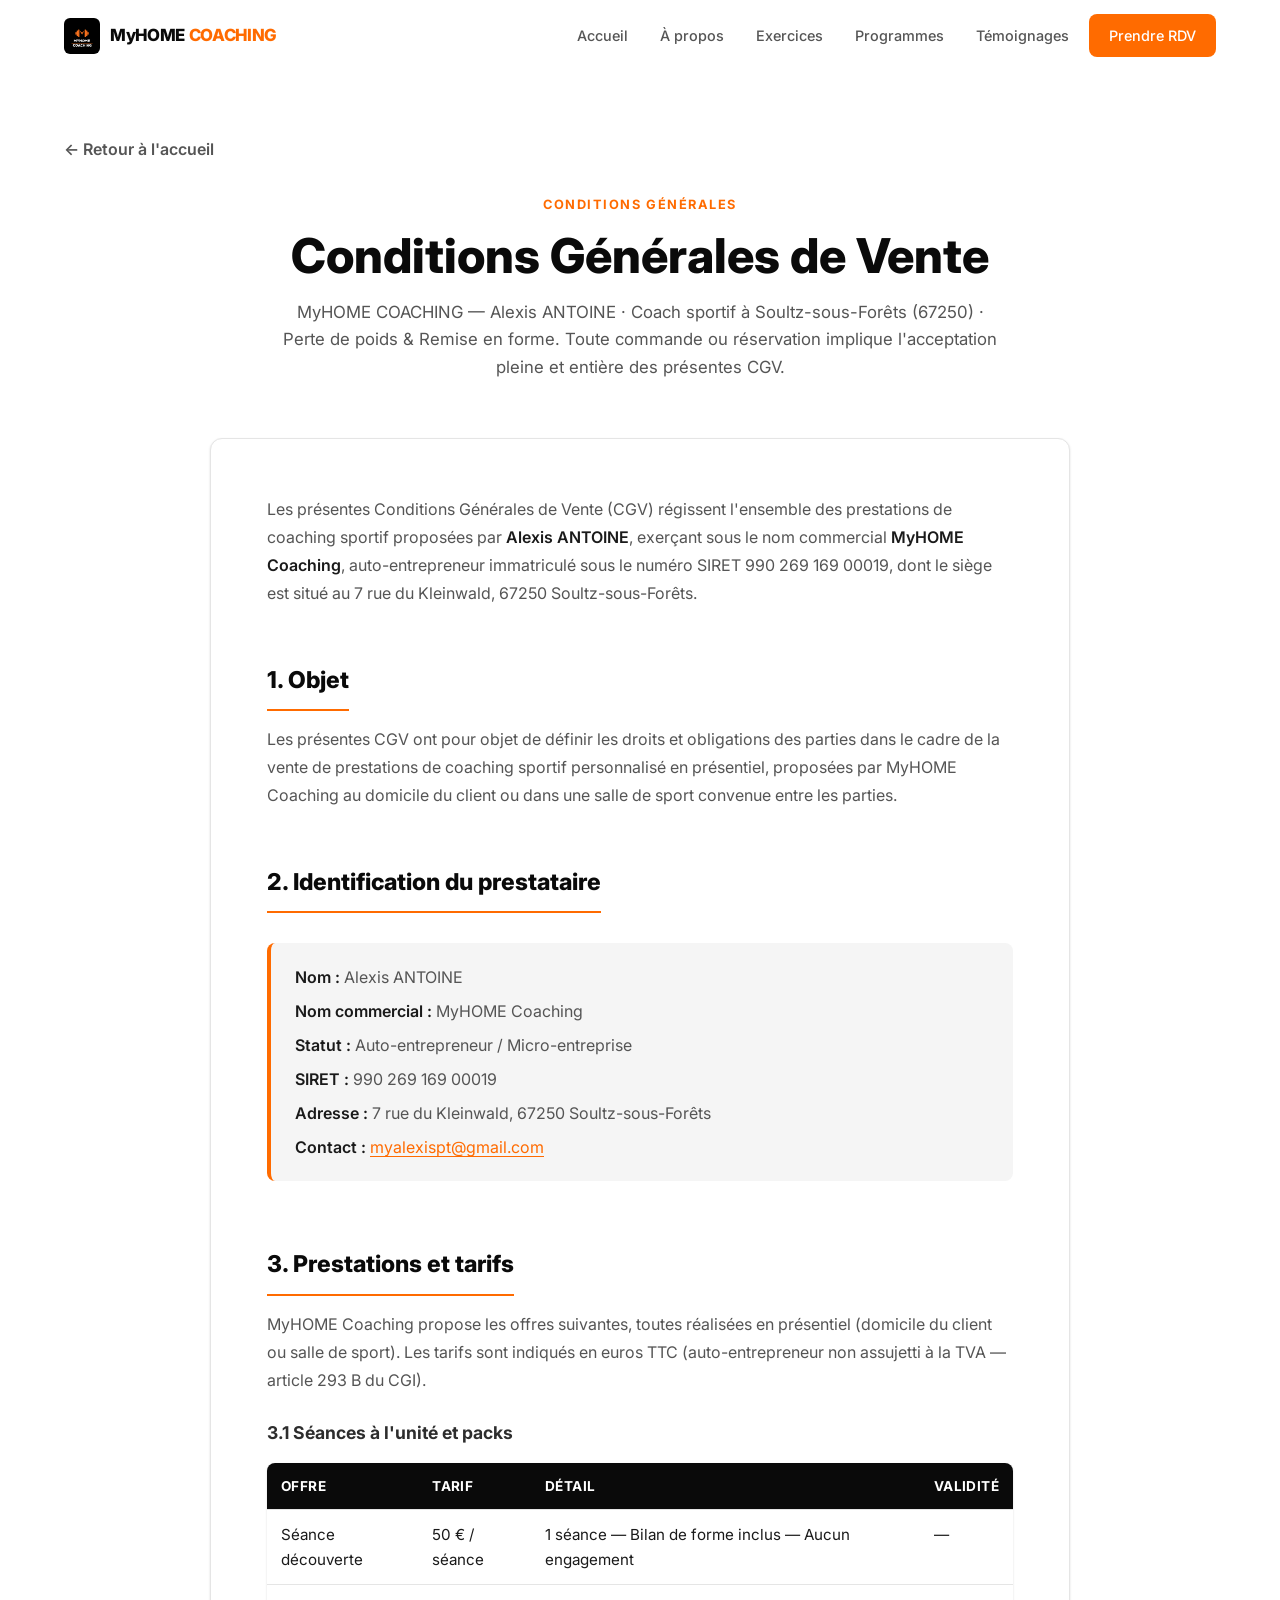
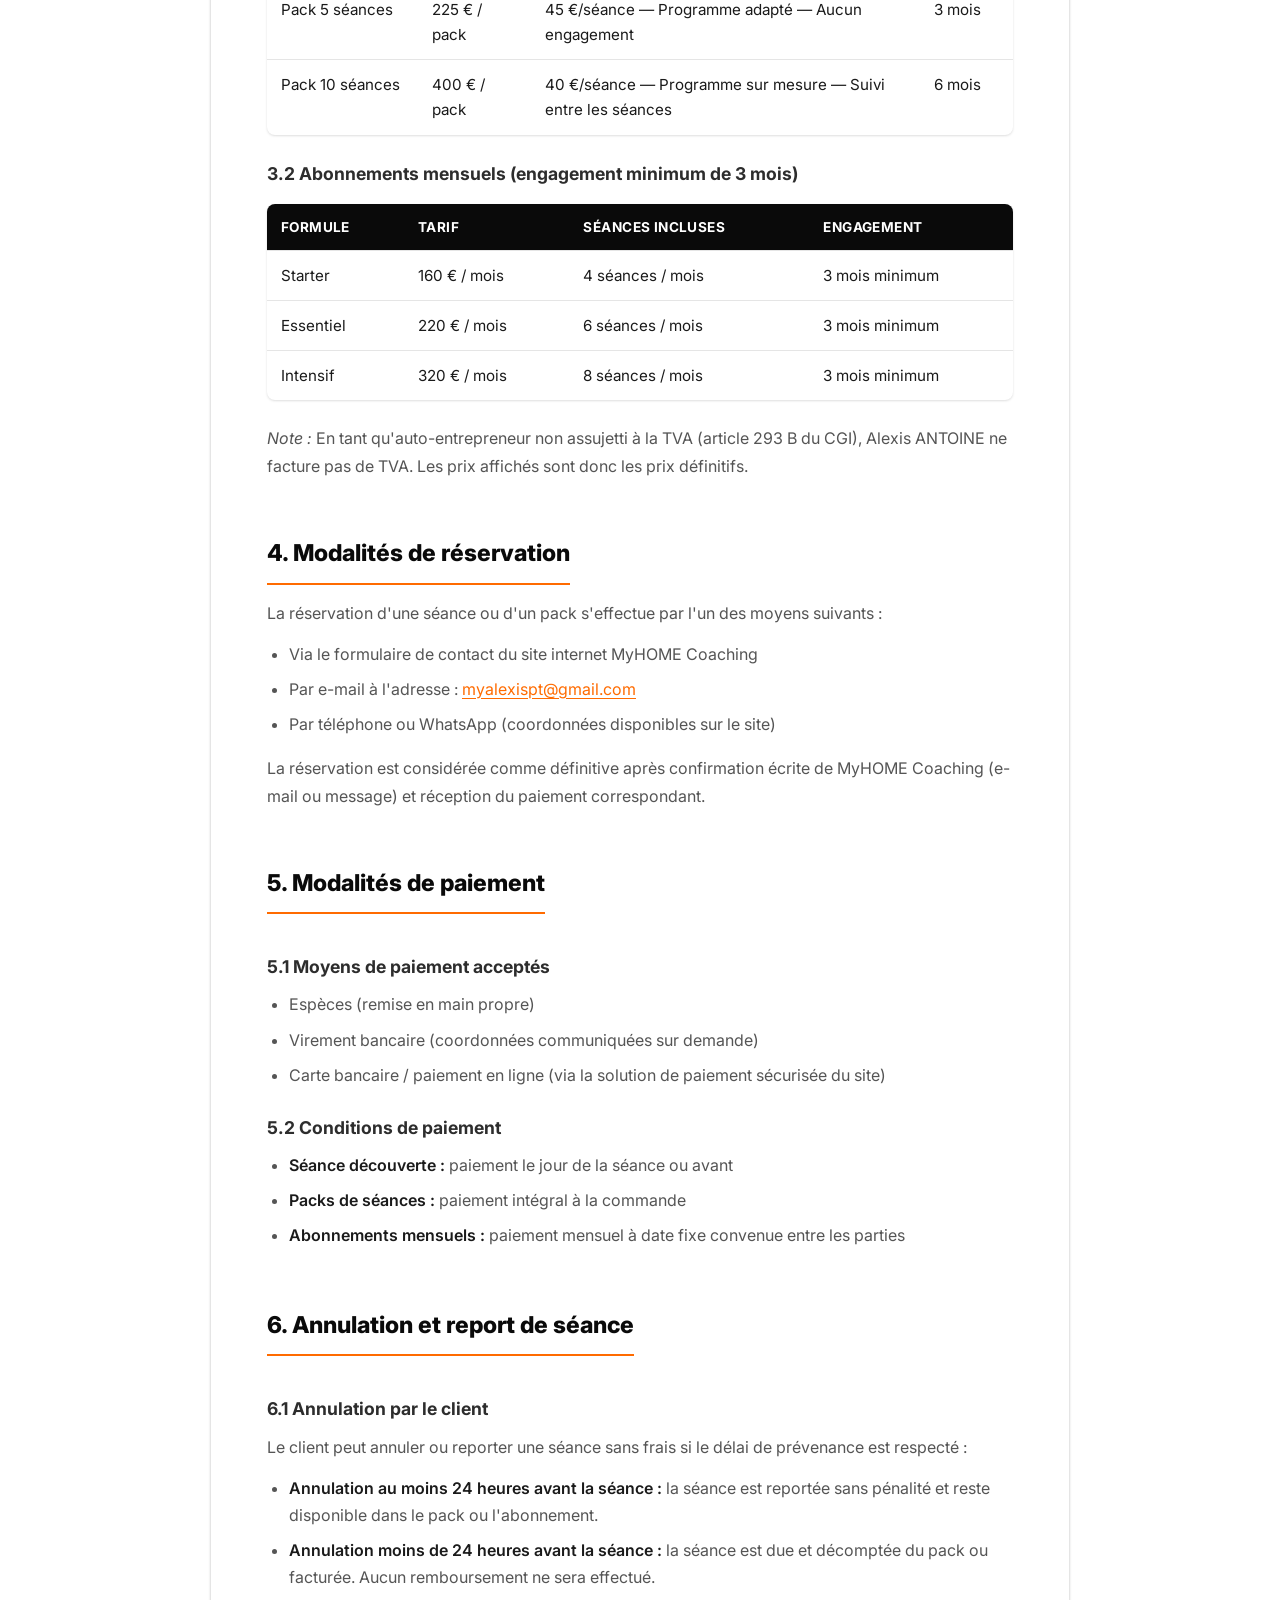
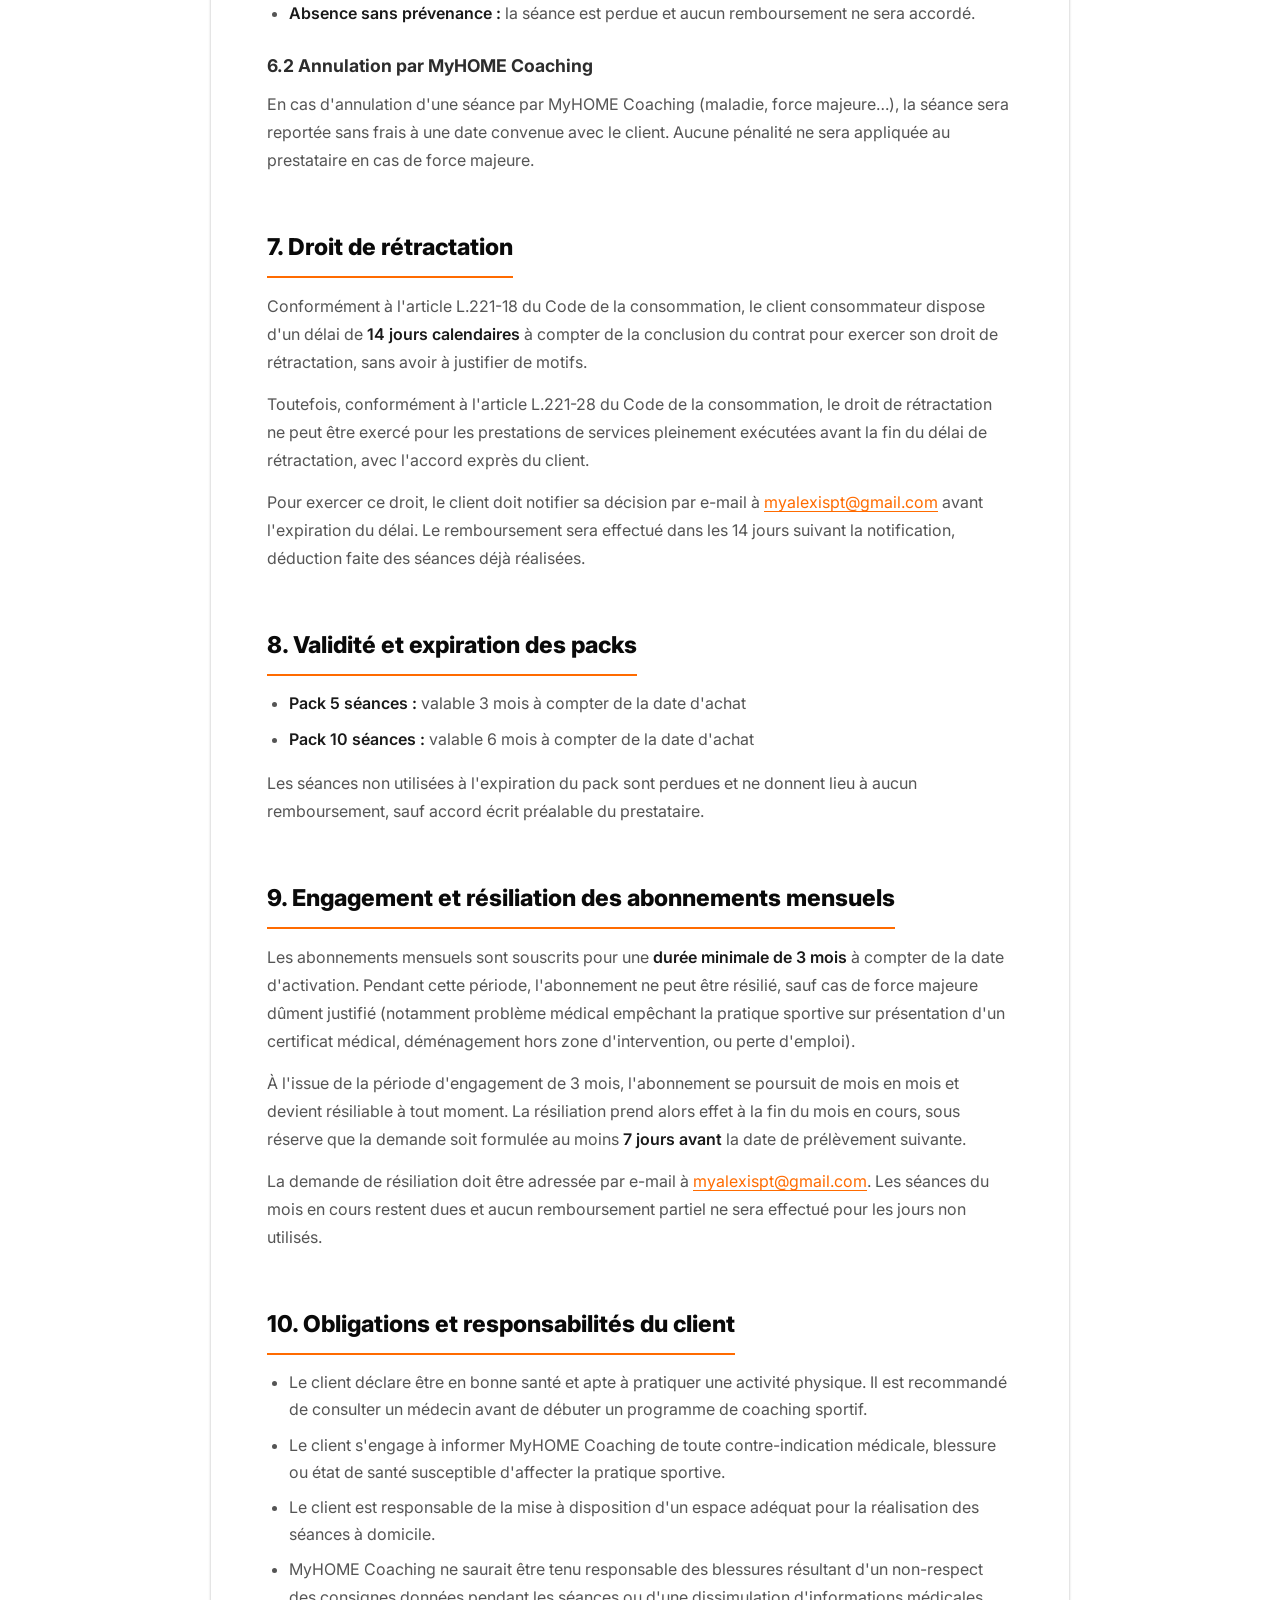
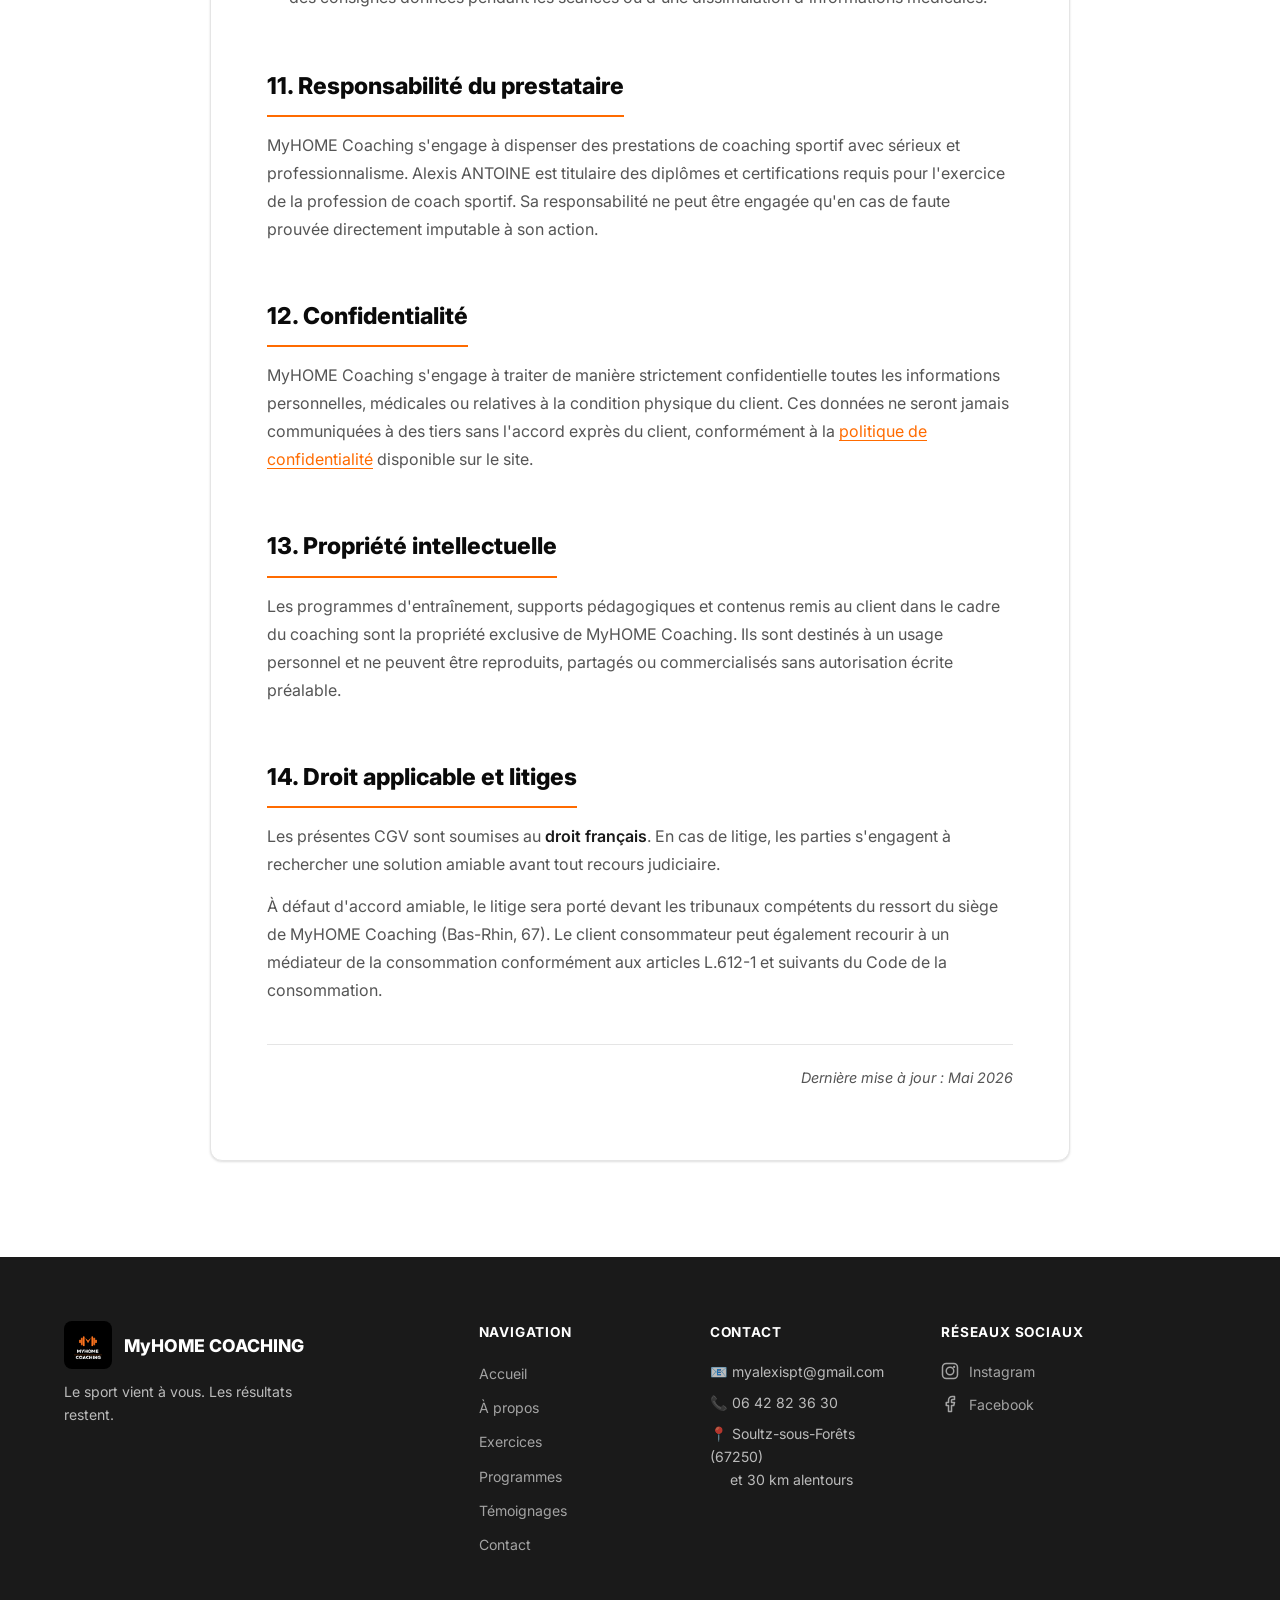
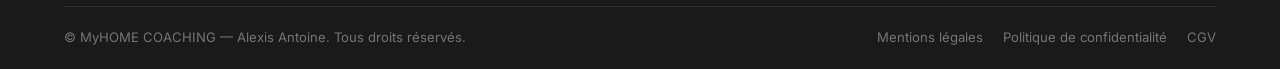
==== commit 934fdf35: "Add files via upload" ====
--- a/cgv.html
+++ b/cgv.html
@@ -108,7 +108,7 @@
           </tbody>
         </table>
 
-        <h3>3.2 Abonnements mensuels (sans engagement — résiliables à tout moment)</h3>
+        <h3>3.2 Abonnements mensuels (engagement minimum de 3 mois)</h3>
         <table class="legal-table">
           <thead>
             <tr>
@@ -123,19 +123,19 @@
               <td>Starter</td>
               <td>160 € / mois</td>
               <td>4 séances / mois</td>
-              <td>Aucun</td>
+              <td>3 mois minimum</td>
             </tr>
             <tr>
               <td>Essentiel</td>
               <td>220 € / mois</td>
               <td>6 séances / mois</td>
-              <td>Aucun</td>
+              <td>3 mois minimum</td>
             </tr>
             <tr>
               <td>Intensif</td>
               <td>320 € / mois</td>
               <td>8 séances / mois</td>
-              <td>Aucun</td>
+              <td>3 mois minimum</td>
             </tr>
           </tbody>
         </table>
@@ -192,8 +192,9 @@
         </ul>
         <p>Les séances non utilisées à l'expiration du pack sont perdues et ne donnent lieu à aucun remboursement, sauf accord écrit préalable du prestataire.</p>
 
-        <h2>9. Résiliation des abonnements mensuels</h2>
-        <p>Les abonnements mensuels sont sans engagement et résiliables à tout moment. La résiliation prend effet à la fin du mois en cours, sous réserve que la demande soit formulée au moins <strong>7 jours avant</strong> la date de prélèvement suivante.</p>
+        <h2>9. Engagement et résiliation des abonnements mensuels</h2>
+        <p>Les abonnements mensuels sont souscrits pour une <strong>durée minimale de 3 mois</strong> à compter de la date d'activation. Pendant cette période, l'abonnement ne peut être résilié, sauf cas de force majeure dûment justifié (notamment problème médical empêchant la pratique sportive sur présentation d'un certificat médical, déménagement hors zone d'intervention, ou perte d'emploi).</p>
+        <p>À l'issue de la période d'engagement de 3 mois, l'abonnement se poursuit de mois en mois et devient résiliable à tout moment. La résiliation prend alors effet à la fin du mois en cours, sous réserve que la demande soit formulée au moins <strong>7 jours avant</strong> la date de prélèvement suivante.</p>
         <p>La demande de résiliation doit être adressée par e-mail à <a href="mailto:myalexispt@gmail.com">myalexispt@gmail.com</a>. Les séances du mois en cours restent dues et aucun remboursement partiel ne sera effectué pour les jours non utilisés.</p>
 
         <h2>10. Obligations et responsabilités du client</h2>
